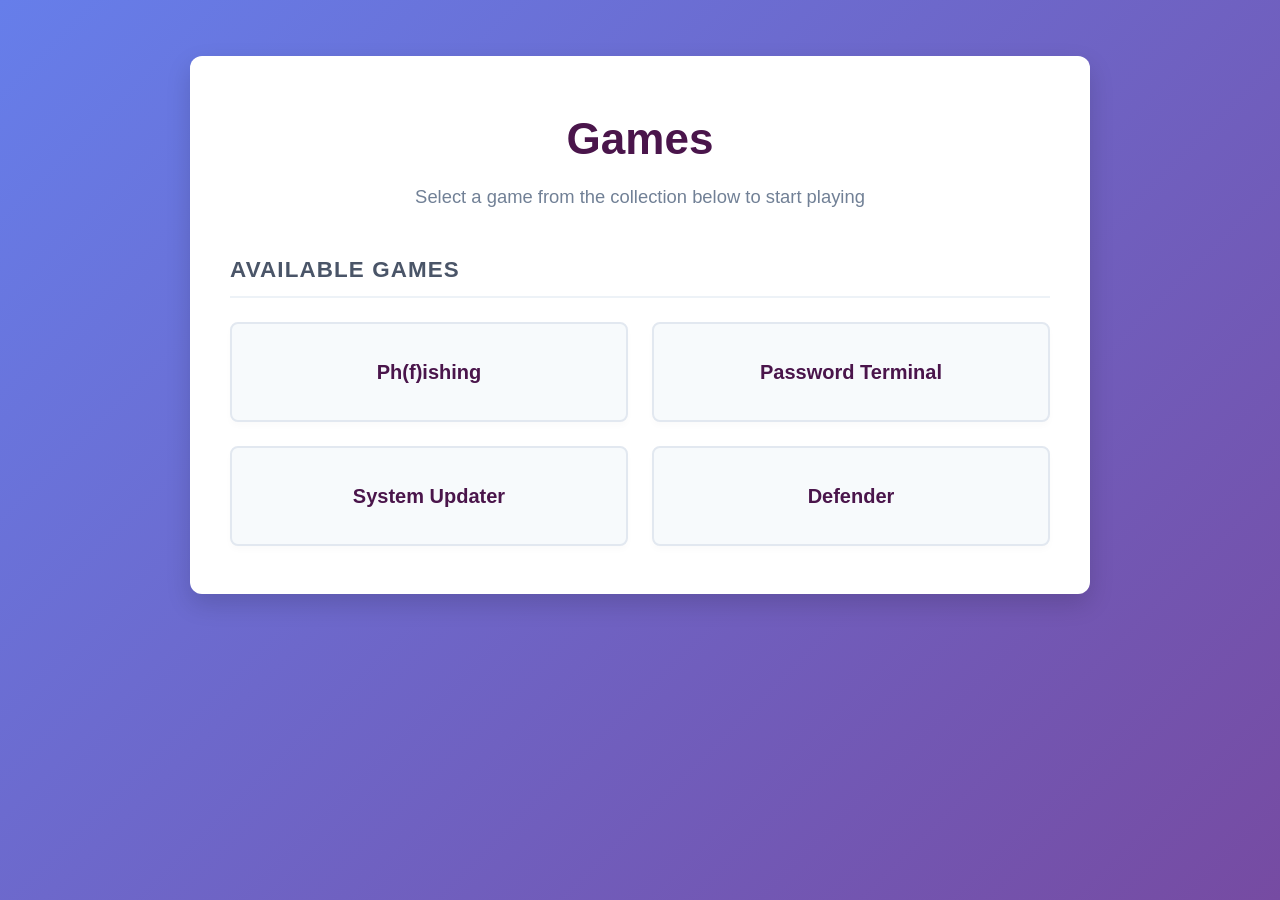
==== index.html @ 3ad1a425 "Refactor index.html structure and classes" ====
<!DOCTYPE html>
<html lang="en">
<head>
    <meta charset="UTF-8">
    <meta name="viewport" content="width=device-width, initial-scale=1.0">
    <title>Neon City Hub</title>
    <link rel="stylesheet" href="home.css">
</head>
<body class="home-body">

    <div class="home-container">
        <h1 class="home-title">Games</h1>
        <p class="home-subtitle">Select a game from the collection below to start playing</p>
        
        <h2 class="home-section-title">Available Games</h2>
        <ul class="home-game-list">
            <li><a class="home-game-card" href="Connor_game.html">Ph(f)ishing</a></li>
            <li><a class="home-game-card" href="EIshaan's_Game.html">Password Terminal</a></li>
            <li><a class="home-game-card" href="willsgame.html">System Updater</a></li>
            <li><a class="home-game-card" href="younesGame.html">Defender</a></li>
        </ul>
    </div>

</body>
</html>
---- home.css ----
/* --- Reset & Base Styles (Scoped to Home Only) --- */
.home-body * {
    margin: 0;
    padding: 0;
    box-sizing: border-box;
}

.home-body {
    font-family: -apple-system, BlinkMacSystemFont, "Segoe UI", Roboto, Helvetica, Arial, sans-serif;
    line-height: 1.6;
    color: #2d3748;
    background: linear-gradient(135deg, #667eea 0%, #764ba2 100%);
    background-attachment: fixed;
    padding: 3rem 1rem;
}

/* --- Layout Container --- */
.home-container {
    max-width: 900px;
    margin: 0 auto;
    background: #ffffff;
    padding: 3rem 2.5rem;
    border-radius: 12px;
    box-shadow: 0 10px 25px rgba(0, 0, 0, 0.15);
}

/* --- Typography --- */
.home-title {
    font-size: 2.75rem;
    color: #4a154b;
    margin-bottom: 0.5rem;
    font-weight: 800;
    text-align: center;
}

.home-subtitle {
    color: #718096;
    margin-bottom: 2.5rem;
    font-size: 1.15rem;
    text-align: center;
}

.home-section-title {
    font-size: 1.4rem;
    color: #4a5568;
    margin-bottom: 1.5rem;
    text-transform: uppercase;
    letter-spacing: 0.05em;
    border-bottom: 2px solid #edf2f7;
    padding-bottom: 0.5rem;
}

/* --- Game Cards Grid --- */
.home-game-list {
    list-style: none;
    display: grid;
    grid-template-columns: repeat(auto-fit, minmax(300px, 1fr));
    gap: 1.5rem;
}

/* --- Card Design --- */
.home-game-card {
    display: block;
    padding: 2rem 1.5rem;
    background-color: #f7fafc;
    color: #4a154b;
    text-decoration: none;
    font-weight: 700;
    font-size: 1.25rem;
    border-radius: 8px;
    border: 2px solid #e2e8f0;
    text-align: center;
    box-shadow: 0 4px 6px rgba(0, 0, 0, 0.02);
}

/* --- Static Hover States --- */
.home-game-card:hover {
    background-color: #4a154b;
    color: #ffffff;
    border-color: #4a154b;
    box-shadow: 0 6px 12px rgba(0, 0, 0, 0.1);
}

.home-game-card:active {
    background-color: #310f32;
    border-color: #310f32;
}
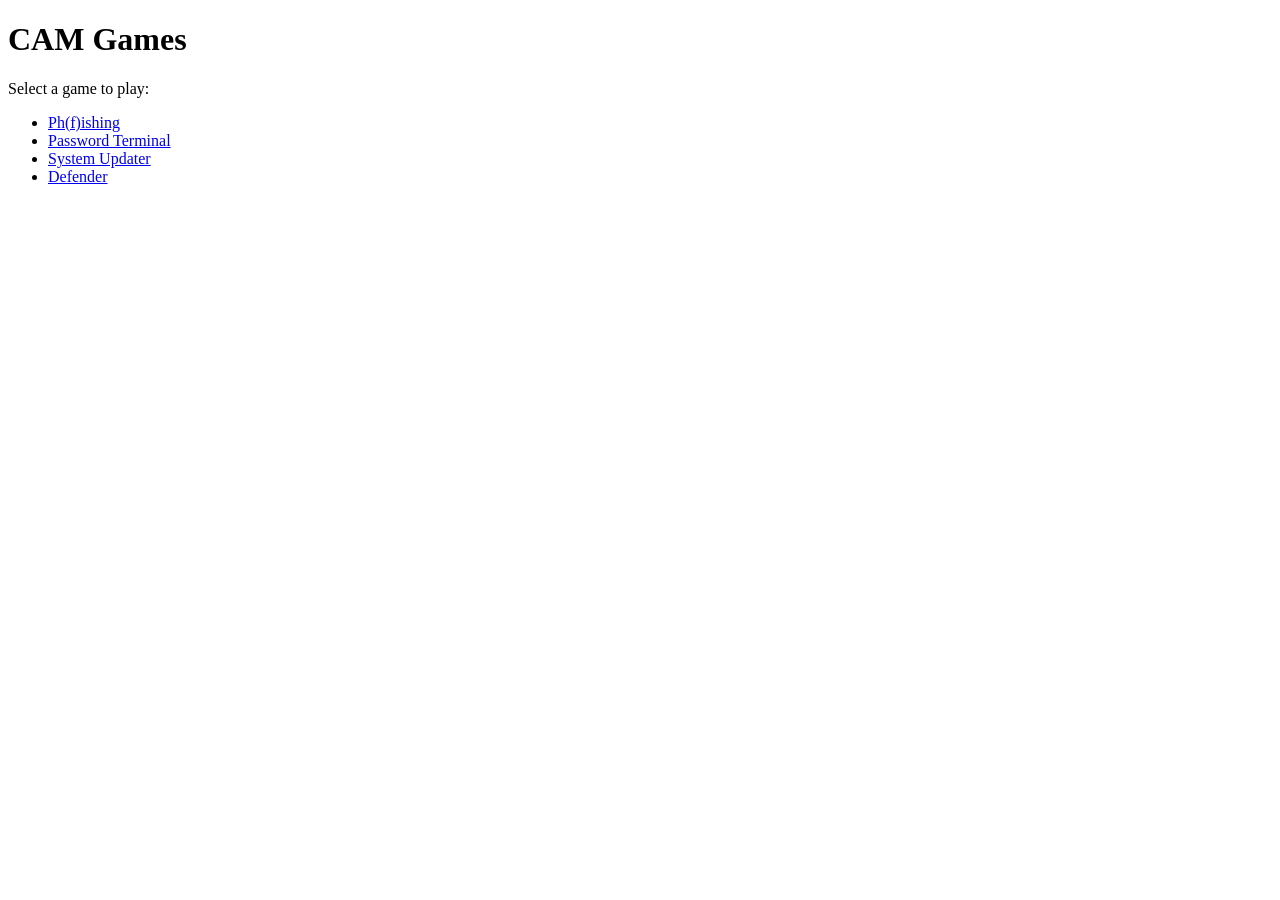
==== commit e6583e6f: "Update index.html" ====
--- a/index.html
+++ b/index.html
@@ -3,23 +3,24 @@
 <head>
     <meta charset="UTF-8">
     <meta name="viewport" content="width=device-width, initial-scale=1.0">
-    <title>Neon City Hub</title>
-    <link rel="stylesheet" href="home.css">
+    <title>CAM Games Hub</title>
+    <link rel="stylesheet" href="style.css">
 </head>
-<body class="home-body">
-
-    <div class="home-container">
-        <h1 class="home-title">Games</h1>
-        <p class="home-subtitle">Select a game from the collection below to start playing</p>
-        
-        <h2 class="home-section-title">Available Games</h2>
-        <ul class="home-game-list">
-            <li><a class="home-game-card" href="Connor_game.html">Ph(f)ishing</a></li>
-            <li><a class="home-game-card" href="EIshaan's_Game.html">Password Terminal</a></li>
-            <li><a class="home-game-card" href="willsgame.html">System Updater</a></li>
-            <li><a class="home-game-card" href="younesGame.html">Defender</a></li>
-        </ul>
+<body>
+    <!-- Wrap everything in this class so it doesn't bleed into your games -->
+    <div class="home-page">
+        <div class="container">
+            <h1>CAM Games</h1>
+            <p>Select a game to play:</p>
+            
+            <ul>
+                <!-- Add class="game-link" to your links -->
+                <li><a class="game-link" href="Connor_game.html">Ph(f)ishing</a></li>
+                <li><a class="game-link" href="EIshaan's_Game.html">Password Terminal</a></li>
+                <li><a class="game-link" href="willsgame.html">System Updater</a></li>
+                <li><a class="game-link" href="younesGame.html">Defender</a></li>
+            </ul>
+        </div>
     </div>
-
 </body>
 </html>
--- a/style.css
+++ b/style.css
@@ -0,0 +1,248 @@
+:root {
+    --bg-color: #0a0a12;
+    --panel-bg: #121225;
+    --neon-blue: #00f0ff;
+    --neon-pink: #ff0055;
+    --neon-green: #39ff14;
+    --text-main: #e0e0ff;
+    --text-dim: #7070a0;
+}
+
+/* Scoped Scifi Game Layout Fixes */
+.younes-body * {
+    box-sizing: border-box;
+    margin: 0;
+    padding: 0;
+}
+
+.younes-body {
+    background-color: var(--bg-color);
+    color: var(--text-main);
+    font-family: 'Courier New', Courier, monospace;
+    display: flex;
+    flex-direction: column;
+    height: 100vh;
+    overflow: hidden;
+    padding: 20px;
+}
+
+/* top dashboard */
+.younes-header {
+    display: flex;
+    justify-content: space-between;
+    align-items: center;
+    padding: 15px 20px;
+    background: var(--panel-bg);
+    border: 1px solid var(--neon-blue);
+    box-shadow: 0 0 10px rgba(0, 240, 255, 0.2);
+    margin-bottom: 20px;
+}
+
+.younes-body .hud-title {
+    color: var(--neon-blue);
+    font-weight: bold;
+    letter-spacing: 2px;
+}
+
+.younes-body .hud-status {
+    display: flex;
+    gap: 30px;
+}
+
+.younes-body .status-item span {
+    color: var(--text-dim);
+    font-size: 0.8rem;
+    display: block;
+}
+
+.younes-body .status-item div {
+    font-size: 1.5rem;
+    font-weight: bold;
+}
+
+.younes-body .timer-alert {
+    color: var(--neon-pink);
+    text-shadow: 0 0 5px var(--neon-pink);
+}
+
+.younes-body .shield-good {
+    color: var(--neon-green);
+    text-shadow: 0 0 5px var(--neon-green);
+}
+
+/* main game layout */
+.younes-main {
+    display: grid;
+    grid-template-columns: 1fr 320px;
+    gap: 20px;
+    flex-grow: 1;
+    min-height: 0;
+}
+
+/* feed */
+.younes-body .feed-container {
+    background: var(--panel-bg);
+    border: 1px solid rgba(0, 240, 255, 0.2);
+    padding: 20px;
+    display: flex;
+    flex-direction: column;
+    gap: 15px;
+    overflow-y: auto;
+}
+
+/* notifications */
+.younes-body .card {
+    background: rgba(255, 255, 255, 0.03);
+    border-left: 4px solid var(--text-dim);
+    padding: 15px;
+    display: flex;
+    justify-content: space-between;
+    align-items: center;
+    transition: all 0.2s ease;
+}
+
+/* state variants */
+.younes-body .card.real-update {
+    border-left-color: var(--neon-blue);
+}
+
+.younes-body .card.fake-ad {
+    border-left-color: var(--neon-pink);
+}
+
+.younes-body .card-info h3 {
+    font-size: 1rem;
+    margin-bottom: 5px;
+}
+
+.younes-body .card-info p {
+    font-size: 0.85rem;
+    color: var(--text-dim);
+}
+
+.younes-body .card-actions {
+    display: flex;
+    gap: 10px;
+}
+
+/* buttons */
+.younes-body button {
+    background: transparent;
+    border: 1px solid var(--text-dim);
+    color: var(--text-main);
+    padding: 8px 16px;
+    font-family: inherit;
+    cursor: pointer;
+    transition: all 0.2s ease;
+}
+
+.younes-body button:hover {
+    background: rgba(255, 255, 255, 0.1);
+}
+
+.younes-body button.btn-patch {
+    border-color: var(--neon-green);
+    color: var(--neon-green);
+}
+
+.younes-body button.btn-patch:hover {
+    background: rgba(57, 255, 20, 0.1);
+    box-shadow: 0 0 8px rgba(57, 255, 20, 0.3);
+}
+
+.younes-body button.btn-dismiss {
+    border-color: var(--neon-pink);
+    color: var(--neon-pink);
+}
+
+.younes-body button.btn-dismiss:hover {
+    background: rgba(255, 0, 85, 0.1);
+    box-shadow: 0 0 8px rgba(255, 0, 85, 0.3);
+}
+
+/* sidebar control panel */
+.younes-body .sidebar {
+    background: var(--panel-bg);
+    border: 1px solid rgba(0, 240, 255, 0.2);
+    padding: 20px;
+    display: flex;
+    flex-direction: column;
+    justify-content: space-between;
+}
+
+.younes-body .terminal-log {
+    font-size: 0.8rem;
+    color: var(--neon-blue);
+    opacity: 0.7;
+    line-height: 1.4;
+}
+
+.younes-body .system-specs {
+    border-top: 1px dashed rgba(0, 240, 255, 0.2);
+    padding-top: 15px;
+    font-size: 0.8rem;
+    color: var(--text-dim);
+}
+
+/* game states for mainjs */
+.younes-body .shield-warn {
+    color: #ffd400;
+    text-shadow: 0 0 5px #ffd400;
+}
+
+.younes-body .shield-bad {
+    color: var(--neon-pink);
+    text-shadow: 0 0 5px var(--neon-pink);
+}
+
+.younes-body .card.card-correct {
+    border-left-color: var(--neon-green);
+    background: rgba(57, 255, 20, 0.08);
+    opacity: 0.4;
+}
+
+.younes-body .card.card-wrong {
+    border-left-color: var(--neon-pink);
+    background: rgba(255, 0, 85, 0.1);
+    opacity: 0.4;
+}
+
+.younes-body button:disabled {
+    cursor: default;
+    opacity: 0.5;
+}
+
+.younes-body .log-good { color: var(--neon-green); }
+.younes-body .log-bad { color: var(--neon-pink); }
+
+.younes-body .overlay {
+    position: fixed;
+    inset: 0;
+    background: rgba(10, 10, 18, 0.88);
+    display: flex;
+    align-items: center;
+    justify-content: center;
+    z-index: 10;
+}
+
+.younes-body .overlay-box {
+    background: var(--panel-bg);
+    border: 1px solid var(--neon-blue);
+    box-shadow: 0 0 20px rgba(0, 240, 255, 0.3);
+    padding: 30px 40px;
+    max-width: 480px;
+    text-align: center;
+    display: flex;
+    flex-direction: column;
+    gap: 14px;
+}
+
+.younes-body .overlay-box h2 {
+    color: var(--neon-blue);
+    letter-spacing: 3px;
+}
+
+.younes-body .overlay-box p {
+    color: var(--text-main);
+    line-height: 1.4;
+}
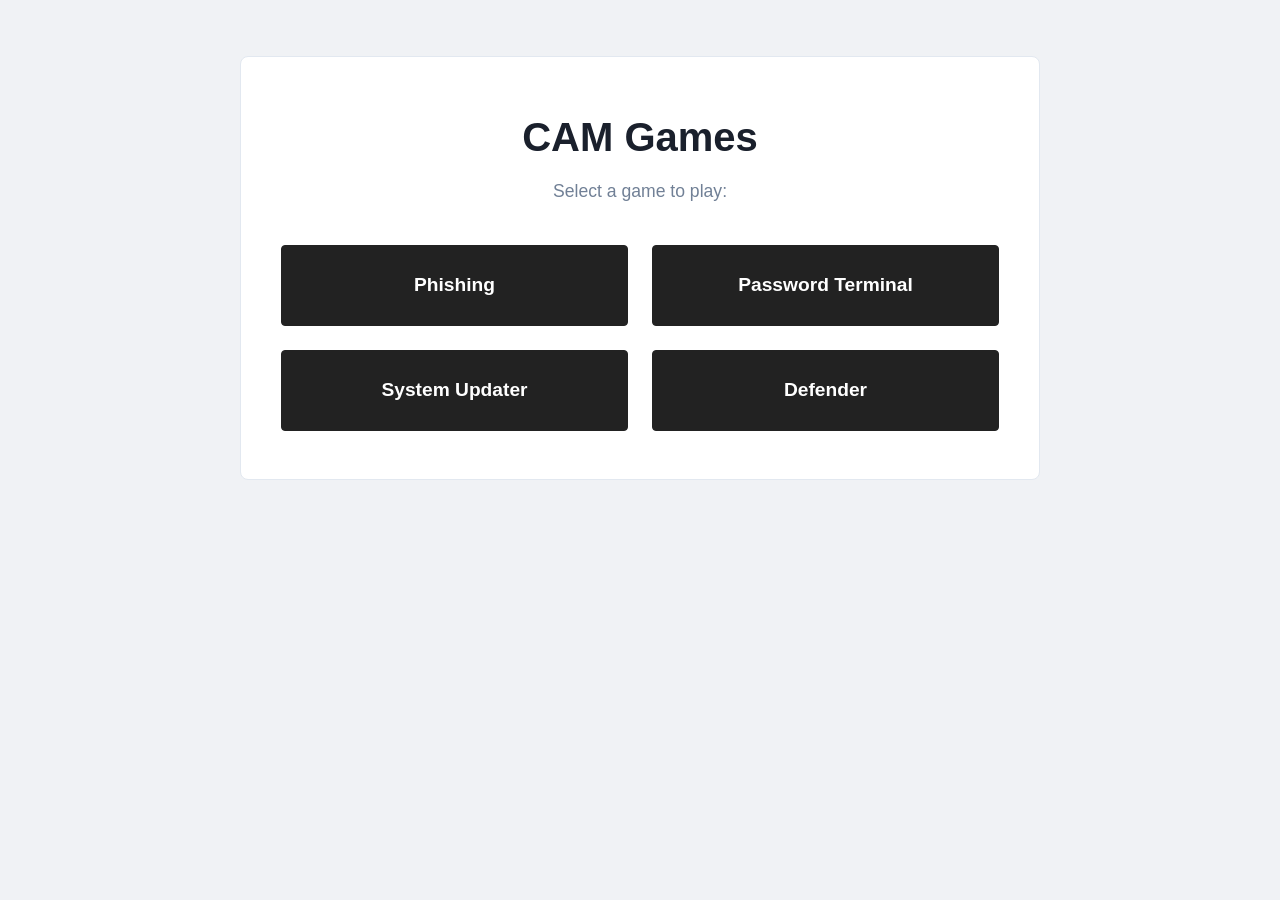
==== commit b4d3fcd1: "Update index.html" ====
--- a/index.html
+++ b/index.html
@@ -6,21 +6,19 @@
     <title>CAM Games Hub</title>
     <link rel="stylesheet" href="style.css">
 </head>
-<body>
-    <!-- Wrap everything in this class so it doesn't bleed into your games -->
-    <div class="home-page">
-        <div class="container">
-            <h1>CAM Games</h1>
-            <p>Select a game to play:</p>
-            
-            <ul>
-                <!-- Add class="game-link" to your links -->
-                <li><a class="game-link" href="Connor_game.html">Ph(f)ishing</a></li>
-                <li><a class="game-link" href="EIshaan's_Game.html">Password Terminal</a></li>
-                <li><a class="game-link" href="willsgame.html">System Updater</a></li>
-                <li><a class="game-link" href="younesGame.html">Defender</a></li>
-            </ul>
-        </div>
+<body class="home-body">
+
+    <div class="home-container">
+        <h1 class="home-title">CAM Games</h1>
+        <p class="home-subtitle">Select a game to play:</p>
+        
+        <ul class="home-game-list">
+            <li><a class="home-game-card" href="Connor_game.html">Phishing</a></li>
+            <li><a class="home-game-card" href="EIshaan's_Game.html">Password Terminal</a></li>
+            <li><a class="home-game-card" href="willsgame.html">System Updater</a></li>
+            <li><a class="home-game-card" href="younesGame.html">Defender</a></li>
+        </ul>
     </div>
+
 </body>
 </html>
--- a/style.css
+++ b/style.css
@@ -1,248 +1,74 @@
-:root {
-    --bg-color: #0a0a12;
-    --panel-bg: #121225;
-    --neon-blue: #00f0ff;
-    --neon-pink: #ff0055;
-    --neon-green: #39ff14;
-    --text-main: #e0e0ff;
-    --text-dim: #7070a0;
+/* Scoped base reset rules to avoid breaking separate game engines */
+.home-body * {
+    margin: 0;
+    padding: 0;
+    box-sizing: border-box;
 }
 
-/* Scoped Scifi Game Layout Fixes */
-.younes-body * {
-    box-sizing: border-box;
-    margin: 0;
-    padding: 0;
+.home-body {
+    font-family: -apple-system, BlinkMacSystemFont, "Segoe UI", Roboto, Helvetica, Arial, sans-serif;
+    line-height: 1.6;
+    color: #2d3748;
+    background: #f0f2f5;
+    padding: 3rem 1rem;
 }
 
-.younes-body {
-    background-color: var(--bg-color);
-    color: var(--text-main);
-    font-family: 'Courier New', Courier, monospace;
-    display: flex;
-    flex-direction: column;
-    height: 100vh;
-    overflow: hidden;
-    padding: 20px;
+/* Layout Content Frame */
+.home-container {
+    max-width: 800px;
+    margin: 0 auto;
+    background: #ffffff;
+    padding: 3rem 2.5rem;
+    border-radius: 8px;
+    border: 1px solid #e2e8f0;
 }
 
-/* top dashboard */
-.younes-header {
-    display: flex;
-    justify-content: space-between;
-    align-items: center;
-    padding: 15px 20px;
-    background: var(--panel-bg);
-    border: 1px solid var(--neon-blue);
-    box-shadow: 0 0 10px rgba(0, 240, 255, 0.2);
-    margin-bottom: 20px;
+/* Structural Header & Text Layouts */
+.home-title {
+    font-size: 2.5rem;
+    color: #1a202c;
+    margin-bottom: 0.5rem;
+    font-weight: 800;
+    text-align: center;
 }
 
-.younes-body .hud-title {
-    color: var(--neon-blue);
-    font-weight: bold;
-    letter-spacing: 2px;
+.home-subtitle {
+    color: #718096;
+    margin-bottom: 2.5rem;
+    font-size: 1.1rem;
+    text-align: center;
 }
 
-.younes-body .hud-status {
-    display: flex;
-    gap: 30px;
+/* Game Selection Links & Grid Formats */
+.home-game-list {
+    list-style: none;
+    display: grid;
+    grid-template-columns: repeat(auto-fit, minmax(250px, 1fr));
+    gap: 1.5rem;
 }
 
-.younes-body .status-item span {
-    color: var(--text-dim);
-    font-size: 0.8rem;
+/* Plain Static Layout Buttons */
+.home-game-card {
     display: block;
+    padding: 1.5rem;
+    background-color: #222222;
+    color: #ffffff;
+    text-decoration: none;
+    font-weight: 700;
+    font-size: 1.2rem;
+    border-radius: 4px;
+    border: 1px solid #222222;
+    text-align: center;
 }
 
-.younes-body .status-item div {
-    font-size: 1.5rem;
-    font-weight: bold;
+/* Instantaneous hover-states with zero animation frames */
+.home-game-card:hover,
+.home-game-card:focus {
+    background-color: #f0f0f0;
+    color: #222222;
+    border-color: #222222;
 }
 
-.younes-body .timer-alert {
-    color: var(--neon-pink);
-    text-shadow: 0 0 5px var(--neon-pink);
+.home-game-card:active {
+    background-color: #dddddd;
 }
-
-.younes-body .shield-good {
-    color: var(--neon-green);
-    text-shadow: 0 0 5px var(--neon-green);
-}
-
-/* main game layout */
-.younes-main {
-    display: grid;
-    grid-template-columns: 1fr 320px;
-    gap: 20px;
-    flex-grow: 1;
-    min-height: 0;
-}
-
-/* feed */
-.younes-body .feed-container {
-    background: var(--panel-bg);
-    border: 1px solid rgba(0, 240, 255, 0.2);
-    padding: 20px;
-    display: flex;
-    flex-direction: column;
-    gap: 15px;
-    overflow-y: auto;
-}
-
-/* notifications */
-.younes-body .card {
-    background: rgba(255, 255, 255, 0.03);
-    border-left: 4px solid var(--text-dim);
-    padding: 15px;
-    display: flex;
-    justify-content: space-between;
-    align-items: center;
-    transition: all 0.2s ease;
-}
-
-/* state variants */
-.younes-body .card.real-update {
-    border-left-color: var(--neon-blue);
-}
-
-.younes-body .card.fake-ad {
-    border-left-color: var(--neon-pink);
-}
-
-.younes-body .card-info h3 {
-    font-size: 1rem;
-    margin-bottom: 5px;
-}
-
-.younes-body .card-info p {
-    font-size: 0.85rem;
-    color: var(--text-dim);
-}
-
-.younes-body .card-actions {
-    display: flex;
-    gap: 10px;
-}
-
-/* buttons */
-.younes-body button {
-    background: transparent;
-    border: 1px solid var(--text-dim);
-    color: var(--text-main);
-    padding: 8px 16px;
-    font-family: inherit;
-    cursor: pointer;
-    transition: all 0.2s ease;
-}
-
-.younes-body button:hover {
-    background: rgba(255, 255, 255, 0.1);
-}
-
-.younes-body button.btn-patch {
-    border-color: var(--neon-green);
-    color: var(--neon-green);
-}
-
-.younes-body button.btn-patch:hover {
-    background: rgba(57, 255, 20, 0.1);
-    box-shadow: 0 0 8px rgba(57, 255, 20, 0.3);
-}
-
-.younes-body button.btn-dismiss {
-    border-color: var(--neon-pink);
-    color: var(--neon-pink);
-}
-
-.younes-body button.btn-dismiss:hover {
-    background: rgba(255, 0, 85, 0.1);
-    box-shadow: 0 0 8px rgba(255, 0, 85, 0.3);
-}
-
-/* sidebar control panel */
-.younes-body .sidebar {
-    background: var(--panel-bg);
-    border: 1px solid rgba(0, 240, 255, 0.2);
-    padding: 20px;
-    display: flex;
-    flex-direction: column;
-    justify-content: space-between;
-}
-
-.younes-body .terminal-log {
-    font-size: 0.8rem;
-    color: var(--neon-blue);
-    opacity: 0.7;
-    line-height: 1.4;
-}
-
-.younes-body .system-specs {
-    border-top: 1px dashed rgba(0, 240, 255, 0.2);
-    padding-top: 15px;
-    font-size: 0.8rem;
-    color: var(--text-dim);
-}
-
-/* game states for mainjs */
-.younes-body .shield-warn {
-    color: #ffd400;
-    text-shadow: 0 0 5px #ffd400;
-}
-
-.younes-body .shield-bad {
-    color: var(--neon-pink);
-    text-shadow: 0 0 5px var(--neon-pink);
-}
-
-.younes-body .card.card-correct {
-    border-left-color: var(--neon-green);
-    background: rgba(57, 255, 20, 0.08);
-    opacity: 0.4;
-}
-
-.younes-body .card.card-wrong {
-    border-left-color: var(--neon-pink);
-    background: rgba(255, 0, 85, 0.1);
-    opacity: 0.4;
-}
-
-.younes-body button:disabled {
-    cursor: default;
-    opacity: 0.5;
-}
-
-.younes-body .log-good { color: var(--neon-green); }
-.younes-body .log-bad { color: var(--neon-pink); }
-
-.younes-body .overlay {
-    position: fixed;
-    inset: 0;
-    background: rgba(10, 10, 18, 0.88);
-    display: flex;
-    align-items: center;
-    justify-content: center;
-    z-index: 10;
-}
-
-.younes-body .overlay-box {
-    background: var(--panel-bg);
-    border: 1px solid var(--neon-blue);
-    box-shadow: 0 0 20px rgba(0, 240, 255, 0.3);
-    padding: 30px 40px;
-    max-width: 480px;
-    text-align: center;
-    display: flex;
-    flex-direction: column;
-    gap: 14px;
-}
-
-.younes-body .overlay-box h2 {
-    color: var(--neon-blue);
-    letter-spacing: 3px;
-}
-
-.younes-body .overlay-box p {
-    color: var(--text-main);
-    line-height: 1.4;
-}
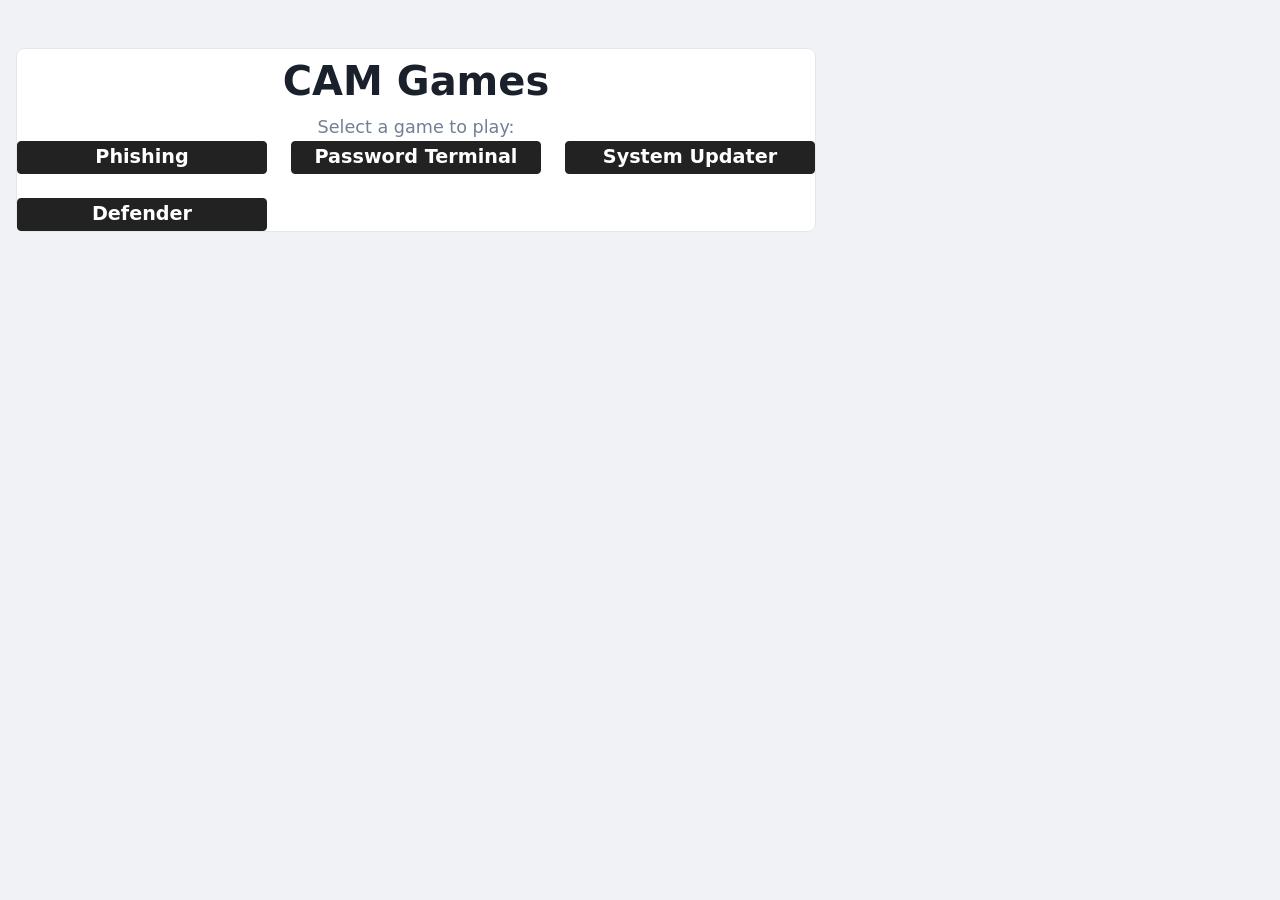
==== commit dcf823b5: "Enhance index.html with basic homepage styles Added basic styles for the homepage layout and design." ====
--- a/index.html
+++ b/index.html
@@ -4,9 +4,83 @@
     <meta charset="UTF-8">
     <meta name="viewport" content="width=device-width, initial-scale=1.0">
     <title>CAM Games Hub</title>
-    <link rel="stylesheet" href="style.css">
+    
+    <!-- Isolated Homepage Styles - No animations, completely basic -->
+    <style>
+        #homepage-hub-body {
+            font-family: system-ui, -apple-system, BlinkMacSystemFont, 'Segoe UI', Roboto, Helvetica, Arial, sans-serif;
+            line-height: 1.6;
+            color: #2d3748;
+            background: #f0f2f5;
+            padding: 3rem 1rem;
+            margin: 0;
+            box-sizing: border-box;
+        }
+
+        #homepage-hub-body * {
+            margin: 0;
+            padding: 0;
+            box-sizing: border-box;
+        }
+
+        .home-container {
+            max-width: 800px;
+            margin: 0 auto;
+            background: #ffffff;
+            padding: 3rem 2.5rem;
+            border-radius: 8px;
+            border: 1px solid #e2e8f0;
+        }
+
+        .home-title {
+            font-size: 2.5rem;
+            color: #1a202c;
+            margin-bottom: 0.5rem;
+            font-weight: 800;
+            text-align: center;
+        }
+
+        .home-subtitle {
+            color: #718096;
+            margin-bottom: 2.5rem;
+            font-size: 1.1rem;
+            text-align: center;
+        }
+
+        .home-game-list {
+            list-style: none;
+            display: grid;
+            grid-template-columns: repeat(auto-fit, minmax(250px, 1fr));
+            gap: 1.5rem;
+        }
+
+        .home-game-card {
+            display: block;
+            padding: 1.5rem;
+            background-color: #222222;
+            color: #ffffff;
+            text-decoration: none;
+            font-weight: 700;
+            font-size: 1.2rem;
+            border-radius: 4px;
+            border: 1px solid #222222;
+            text-align: center;
+        }
+
+        /* Instant instantaneous hover states - No animation delays */
+        .home-game-card:hover,
+        .home-game-card:focus {
+            background-color: #f0f0f0;
+            color: #222222;
+            border-color: #222222;
+        }
+
+        .home-game-card:active {
+            background-color: #dddddd;
+        }
+    </style>
 </head>
-<body class="home-body">
+<body id="homepage-hub-body">
 
     <div class="home-container">
         <h1 class="home-title">CAM Games</h1>
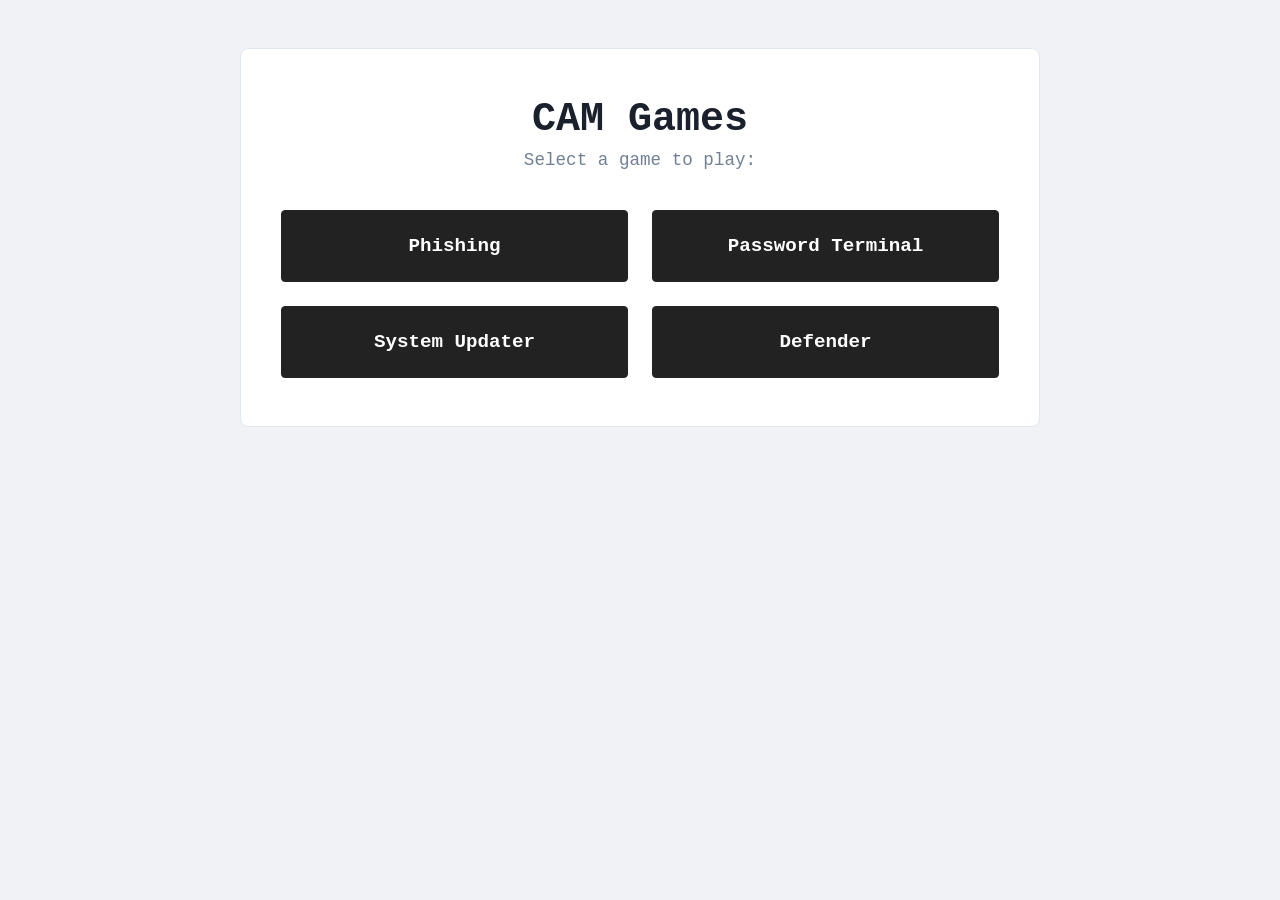
==== commit 4ff2921c: "Update index.html" ====
--- a/index.html
+++ b/index.html
@@ -4,83 +4,9 @@
     <meta charset="UTF-8">
     <meta name="viewport" content="width=device-width, initial-scale=1.0">
     <title>CAM Games Hub</title>
-    
-    <!-- Isolated Homepage Styles - No animations, completely basic -->
-    <style>
-        #homepage-hub-body {
-            font-family: system-ui, -apple-system, BlinkMacSystemFont, 'Segoe UI', Roboto, Helvetica, Arial, sans-serif;
-            line-height: 1.6;
-            color: #2d3748;
-            background: #f0f2f5;
-            padding: 3rem 1rem;
-            margin: 0;
-            box-sizing: border-box;
-        }
-
-        #homepage-hub-body * {
-            margin: 0;
-            padding: 0;
-            box-sizing: border-box;
-        }
-
-        .home-container {
-            max-width: 800px;
-            margin: 0 auto;
-            background: #ffffff;
-            padding: 3rem 2.5rem;
-            border-radius: 8px;
-            border: 1px solid #e2e8f0;
-        }
-
-        .home-title {
-            font-size: 2.5rem;
-            color: #1a202c;
-            margin-bottom: 0.5rem;
-            font-weight: 800;
-            text-align: center;
-        }
-
-        .home-subtitle {
-            color: #718096;
-            margin-bottom: 2.5rem;
-            font-size: 1.1rem;
-            text-align: center;
-        }
-
-        .home-game-list {
-            list-style: none;
-            display: grid;
-            grid-template-columns: repeat(auto-fit, minmax(250px, 1fr));
-            gap: 1.5rem;
-        }
-
-        .home-game-card {
-            display: block;
-            padding: 1.5rem;
-            background-color: #222222;
-            color: #ffffff;
-            text-decoration: none;
-            font-weight: 700;
-            font-size: 1.2rem;
-            border-radius: 4px;
-            border: 1px solid #222222;
-            text-align: center;
-        }
-
-        /* Instant instantaneous hover states - No animation delays */
-        .home-game-card:hover,
-        .home-game-card:focus {
-            background-color: #f0f0f0;
-            color: #222222;
-            border-color: #222222;
-        }
-
-        .home-game-card:active {
-            background-color: #dddddd;
-        }
-    </style>
+    <link rel="stylesheet" href="style.css">
 </head>
-<body id="homepage-hub-body">
+<body class="home-layout">
 
     <div class="home-container">
         <h1 class="home-title">CAM Games</h1>
--- a/style.css
+++ b/style.css
@@ -0,0 +1,307 @@
+:root {
+    --bg-color: #0a0a12;
+    --panel-bg: #121225;
+    --neon-blue: #00f0ff;
+    --neon-pink: #ff0055;
+    --neon-green: #39ff14;
+    --text-main: #e0e0ff;
+    --text-dim: #7070a0;
+}
+
+* {
+    box-sizing: border-box;
+    margin: 0;
+    padding: 0;
+}
+
+/* ==========================================
+   GAME STYLES
+   ========================================== */
+body {
+    background-color: var(--bg-color);
+    color: var(--text-main);
+    font-family: 'Courier New', Courier, monospace;
+    display: flex;
+    flex-direction: column;
+    height: 100vh;
+    overflow: hidden;
+    padding: 20px;
+}
+
+header {
+    display: flex;
+    justify-content: space-between;
+    align-items: center;
+    padding: 15px 20px;
+    background: var(--panel-bg);
+    border: 1px solid var(--neon-blue);
+    box-shadow: 0 0 10px rgba(0, 240, 255, 0.2);
+    margin-bottom: 20px;
+}
+
+.hud-title {
+    color: var(--neon-blue);
+    font-weight: bold;
+    letter-spacing: 2px;
+}
+
+.hud-status {
+    display: flex;
+    gap: 30px;
+}
+
+.status-item span {
+    color: var(--text-dim);
+    font-size: 0.8rem;
+    display: block;
+}
+
+.status-item div {
+    font-size: 1.5rem;
+    font-weight: bold;
+}
+
+.timer-alert {
+    color: var(--neon-pink);
+    text-shadow: 0 0 5px var(--neon-pink);
+}
+
+.shield-good {
+    color: var(--neon-green);
+    text-shadow: 0 0 5px var(--neon-green);
+}
+
+main {
+    display: grid;
+    grid-template-columns: 1fr 320px;
+    gap: 20px;
+    flex-grow: 1;
+    min-height: 0;
+}
+
+.feed-container {
+    background: var(--panel-bg);
+    border: 1px solid rgba(0, 240, 255, 0.2);
+    padding: 20px;
+    display: flex;
+    flex-direction: column;
+    gap: 15px;
+    overflow-y: auto;
+}
+
+.card {
+    background: rgba(255, 255, 255, 0.03);
+    border-left: 4px solid var(--text-dim);
+    padding: 15px;
+    display: flex;
+    justify-content: space-between;
+    align-items: center;
+    transition: all 0.2s ease;
+}
+
+.card.real-update {
+    border-left-color: var(--neon-blue);
+}
+
+.card.fake-ad {
+    border-left-color: var(--neon-pink);
+}
+
+.card-info h3 {
+    font-size: 1rem;
+    margin-bottom: 5px;
+}
+
+.card-info p {
+    font-size: 0.85rem;
+    color: var(--text-dim);
+}
+
+.card-actions {
+    display: flex;
+    gap: 10px;
+}
+
+button {
+    background: transparent;
+    border: 1px solid var(--text-dim);
+    color: var(--text-main);
+    padding: 8px 16px;
+    font-family: inherit;
+    cursor: pointer;
+    transition: all 0.2s ease;
+}
+
+button:hover {
+    background: rgba(255, 255, 255, 0.1);
+}
+
+button.btn-patch {
+    border-color: var(--neon-green);
+    color: var(--neon-green);
+}
+
+button.btn-patch:hover {
+    background: rgba(57, 255, 20, 0.1);
+    box-shadow: 0 0 8px rgba(57, 255, 20, 0.3);
+}
+
+button.btn-dismiss {
+    border-color: var(--neon-pink);
+    color: var(--neon-pink);
+}
+
+button.btn-dismiss:hover {
+    background: rgba(255, 0, 85, 0.1);
+    box-shadow: 0 0 8px rgba(255, 0, 85, 0.3);
+}
+
+.sidebar {
+    background: var(--panel-bg);
+    border: 1px solid rgba(0, 240, 255, 0.2);
+    padding: 20px;
+    display: flex;
+    flex-direction: column;
+    justify-content: space-between;
+}
+
+.terminal-log {
+    font-size: 0.8rem;
+    color: var(--neon-blue);
+    opacity: 0.7;
+    line-height: 1.4;
+}
+
+.system-specs {
+    border-top: 1px dashed rgba(0, 240, 255, 0.2);
+    padding-top: 15px;
+    font-size: 0.8rem;
+    color: var(--text-dim);
+}
+
+.shield-warn {
+    color: #ffd400;
+    text-shadow: 0 0 5px #ffd400;
+}
+
+.shield-bad {
+    color: var(--neon-pink);
+    text-shadow: 0 0 5px var(--neon-pink);
+}
+
+.card.card-correct {
+    border-left-color: var(--neon-green);
+    background: rgba(57, 255, 20, 0.08);
+    opacity: 0.4;
+}
+
+.card.card-wrong {
+    border-left-color: var(--neon-pink);
+    background: rgba(255, 0, 85, 0.1);
+    opacity: 0.4;
+}
+
+button:disabled {
+    cursor: default;
+    opacity: 0.5;
+}
+
+.log-good { color: var(--neon-green); }
+.log-bad { color: var(--neon-pink); }
+
+.overlay {
+    position: fixed;
+    inset: 0;
+    background: rgba(10, 10, 18, 0.88);
+    display: flex;
+    align-items: center;
+    justify-content: center;
+    z-index: 10;
+}
+
+.overlay-box {
+    background: var(--panel-bg);
+    border: 1px solid var(--neon-blue);
+    box-shadow: 0 0 20px rgba(0, 240, 255, 0.3);
+    padding: 30px 40px;
+    max-width: 480px;
+    text-align: center;
+    display: flex;
+    flex-direction: column;
+    gap: 14px;
+}
+
+.overlay-box h2 {
+    color: var(--neon-blue);
+    letter-spacing: 3px;
+}
+
+.overlay-box p {
+    color: var(--text-main);
+    line-height: 1.4;
+}
+
+/* ==========================================
+   HOMEPAGE SPECIFIC (Overrides default body layout)
+   ========================================== */
+.home-layout {
+    display: block;
+    height: auto;
+    overflow: auto;
+    background-color: #f0f2f5;
+    padding: 3rem 1rem;
+}
+
+.home-container {
+    max-width: 800px;
+    margin: 0 auto;
+    background: #ffffff;
+    padding: 3rem 2.5rem;
+    border-radius: 8px;
+    border: 1px solid #e2e8f0;
+    color: #2d3748;
+}
+
+.home-title {
+    font-size: 2.5rem;
+    color: #1a202c;
+    margin-bottom: 0.5rem;
+    font-weight: 800;
+    text-align: center;
+}
+
+.home-subtitle {
+    color: #718096;
+    margin-bottom: 2.5rem;
+    font-size: 1.1rem;
+    text-align: center;
+}
+
+.home-game-list {
+    list-style: none;
+    display: grid;
+    grid-template-columns: repeat(auto-fit, minmax(250px, 1fr));
+    gap: 1.5rem;
+}
+
+.home-game-card {
+    display: block;
+    padding: 1.5rem;
+    background-color: #222222;
+    color: #ffffff;
+    text-decoration: none;
+    font-weight: 700;
+    font-size: 1.2rem;
+    border-radius: 4px;
+    border: 1px solid #222222;
+    text-align: center;
+}
+
+.home-game-card:hover {
+    background-color: #f0f0f0;
+    color: #222222;
+}
+
+.home-game-card:active {
+    background-color: #dddddd;
+}
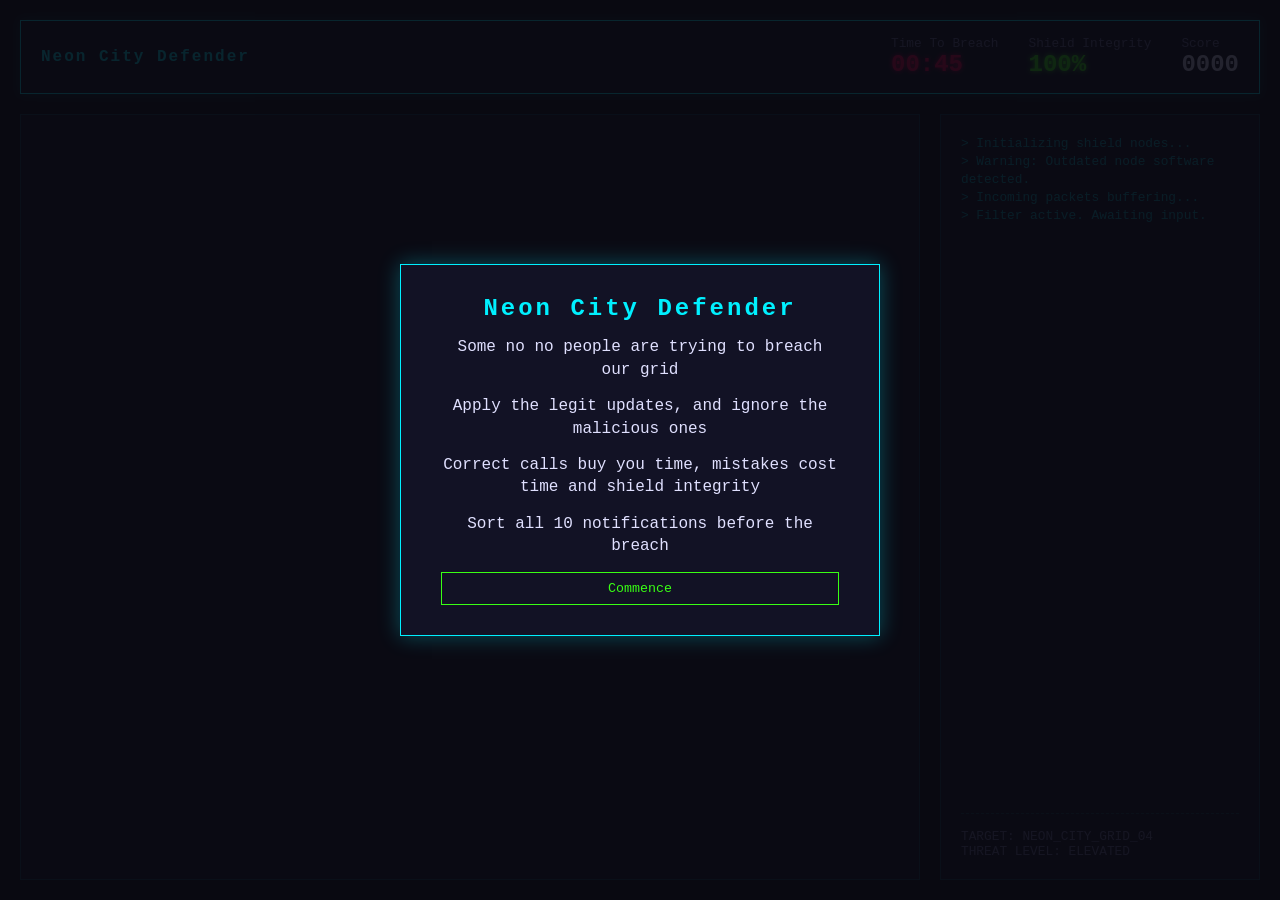
==== commit 13015061: "Add files via upload" ====
--- a/index.html
+++ b/index.html
@@ -3,22 +3,88 @@
 <head>
     <meta charset="UTF-8">
     <meta name="viewport" content="width=device-width, initial-scale=1.0">
-    <title>CAM Games Hub</title>
+    <title>Neon City Defender</title>
     <link rel="stylesheet" href="style.css">
 </head>
-<body class="home-layout">
+<body>
 
-    <div class="home-container">
-        <h1 class="home-title">CAM Games</h1>
-        <p class="home-subtitle">Select a game to play:</p>
-        
-        <ul class="home-game-list">
-            <li><a class="home-game-card" href="Connor_game.html">Phishing</a></li>
-            <li><a class="home-game-card" href="EIshaan's_Game.html">Password Terminal</a></li>
-            <li><a class="home-game-card" href="willsgame.html">System Updater</a></li>
-            <li><a class="home-game-card" href="younesGame.html">Defender</a></li>
-        </ul>
-    </div>
+    <!-- hud -->
+    <header>
+        <div class="hud-title">Neon City Defender</div>
+        <div class="hud-status">
+            <div class="status-item">
+                <span>Time To Breach</span>
+                <div class="timer-alert">00:45</div>
+            </div>
+            <div class="status-item">
+                <span>Shield Integrity</span>
+                <div class="shield-good">80%</div>
+            </div>
+            <div class="status-item">
+                <span>Score</span>
+                <div>0240</div>
+            </div>
+        </div>
+    </header>
 
+    <!-- main game window -->
+    <main>
+        <!-- incoming notifs -->
+        <section class="feed-container">
+            
+            <!-- update -->
+            <div class="card real-update">
+                <div class="card-info">
+                    <h3>Kernel Patch v4.1.2</h3>
+                    <p>Source: Trusted Core Dev | Size: 45MB</p>
+                </div>
+                <div class="card-actions">
+                    <button class="btn-patch">APPLY PATCH</button>
+                    <button class="btn-dismiss">IGNORE</button>
+                </div>
+            </div>
+
+            <!-- fake popup -->
+            <div class="card fake-ad">
+                <div class="card-info">
+                    <h3>CRITICAL WARNING: RAM IS FULL!</h3>
+                    <p>Click to download more memory instantly.</p>
+                </div>
+                <div class="card-actions">
+                    <button class="btn-patch">APPLY PATCH</button>
+                    <button class="btn-dismiss">IGNORE</button>
+                </div>
+            </div>
+
+            <!-- unchecked card -->
+            <div class="card">
+                <div class="card-info">
+                    <h3>System Hotfix #099</h3>
+                    <p>Source: Unknown Server | Protocol: Insecure</p>
+                </div>
+                <div class="card-actions">
+                    <button class="btn-patch">APPLY PATCH</button>
+                    <button class="btn-dismiss">IGNORE</button>
+                </div>
+            </div>
+
+        </section>
+
+        <!-- sidebar -->
+        <aside class="sidebar">
+            <div class="terminal-log">
+                <p>> Initializing shield nodes...</p>
+                <p>> Warning: Outdated node software detected.</p>
+                <p>> Incoming packets buffering...</p>
+                <p>> Filter active. Awaiting input.</p>
+            </div>
+            <div class="system-specs">
+                <p>TARGET: NEON_CITY_GRID_04</p>
+                <p>THREAT LEVEL: CRITICAL</p>
+            </div>
+        </aside>
+    </main>
+
+    <script src="main.js"></script>
 </body>
 </html>
--- a/style.css
+++ b/style.css
@@ -14,9 +14,6 @@
     padding: 0;
 }
 
-/* ==========================================
-   GAME STYLES
-   ========================================== */
 body {
     background-color: var(--bg-color);
     color: var(--text-main);
@@ -28,6 +25,7 @@
     padding: 20px;
 }
 
+/* top dashboard */
 header {
     display: flex;
     justify-content: space-between;
@@ -71,6 +69,7 @@
     text-shadow: 0 0 5px var(--neon-green);
 }
 
+/* main game layout */
 main {
     display: grid;
     grid-template-columns: 1fr 320px;
@@ -79,6 +78,7 @@
     min-height: 0;
 }
 
+/* feed */
 .feed-container {
     background: var(--panel-bg);
     border: 1px solid rgba(0, 240, 255, 0.2);
@@ -89,6 +89,7 @@
     overflow-y: auto;
 }
 
+/* notifications */
 .card {
     background: rgba(255, 255, 255, 0.03);
     border-left: 4px solid var(--text-dim);
@@ -99,6 +100,7 @@
     transition: all 0.2s ease;
 }
 
+/* state variants */
 .card.real-update {
     border-left-color: var(--neon-blue);
 }
@@ -122,6 +124,7 @@
     gap: 10px;
 }
 
+/* buttons */
 button {
     background: transparent;
     border: 1px solid var(--text-dim);
@@ -156,6 +159,7 @@
     box-shadow: 0 0 8px rgba(255, 0, 85, 0.3);
 }
 
+/* sidebar control panel */
 .sidebar {
     background: var(--panel-bg);
     border: 1px solid rgba(0, 240, 255, 0.2);
@@ -179,6 +183,7 @@
     color: var(--text-dim);
 }
 
+/* game states for mainjs */
 .shield-warn {
     color: #ffd400;
     text-shadow: 0 0 5px #ffd400;
@@ -240,68 +245,3 @@
     color: var(--text-main);
     line-height: 1.4;
 }
-
-/* ==========================================
-   HOMEPAGE SPECIFIC (Overrides default body layout)
-   ========================================== */
-.home-layout {
-    display: block;
-    height: auto;
-    overflow: auto;
-    background-color: #f0f2f5;
-    padding: 3rem 1rem;
-}
-
-.home-container {
-    max-width: 800px;
-    margin: 0 auto;
-    background: #ffffff;
-    padding: 3rem 2.5rem;
-    border-radius: 8px;
-    border: 1px solid #e2e8f0;
-    color: #2d3748;
-}
-
-.home-title {
-    font-size: 2.5rem;
-    color: #1a202c;
-    margin-bottom: 0.5rem;
-    font-weight: 800;
-    text-align: center;
-}
-
-.home-subtitle {
-    color: #718096;
-    margin-bottom: 2.5rem;
-    font-size: 1.1rem;
-    text-align: center;
-}
-
-.home-game-list {
-    list-style: none;
-    display: grid;
-    grid-template-columns: repeat(auto-fit, minmax(250px, 1fr));
-    gap: 1.5rem;
-}
-
-.home-game-card {
-    display: block;
-    padding: 1.5rem;
-    background-color: #222222;
-    color: #ffffff;
-    text-decoration: none;
-    font-weight: 700;
-    font-size: 1.2rem;
-    border-radius: 4px;
-    border: 1px solid #222222;
-    text-align: center;
-}
-
-.home-game-card:hover {
-    background-color: #f0f0f0;
-    color: #222222;
-}
-
-.home-game-card:active {
-    background-color: #dddddd;
-}
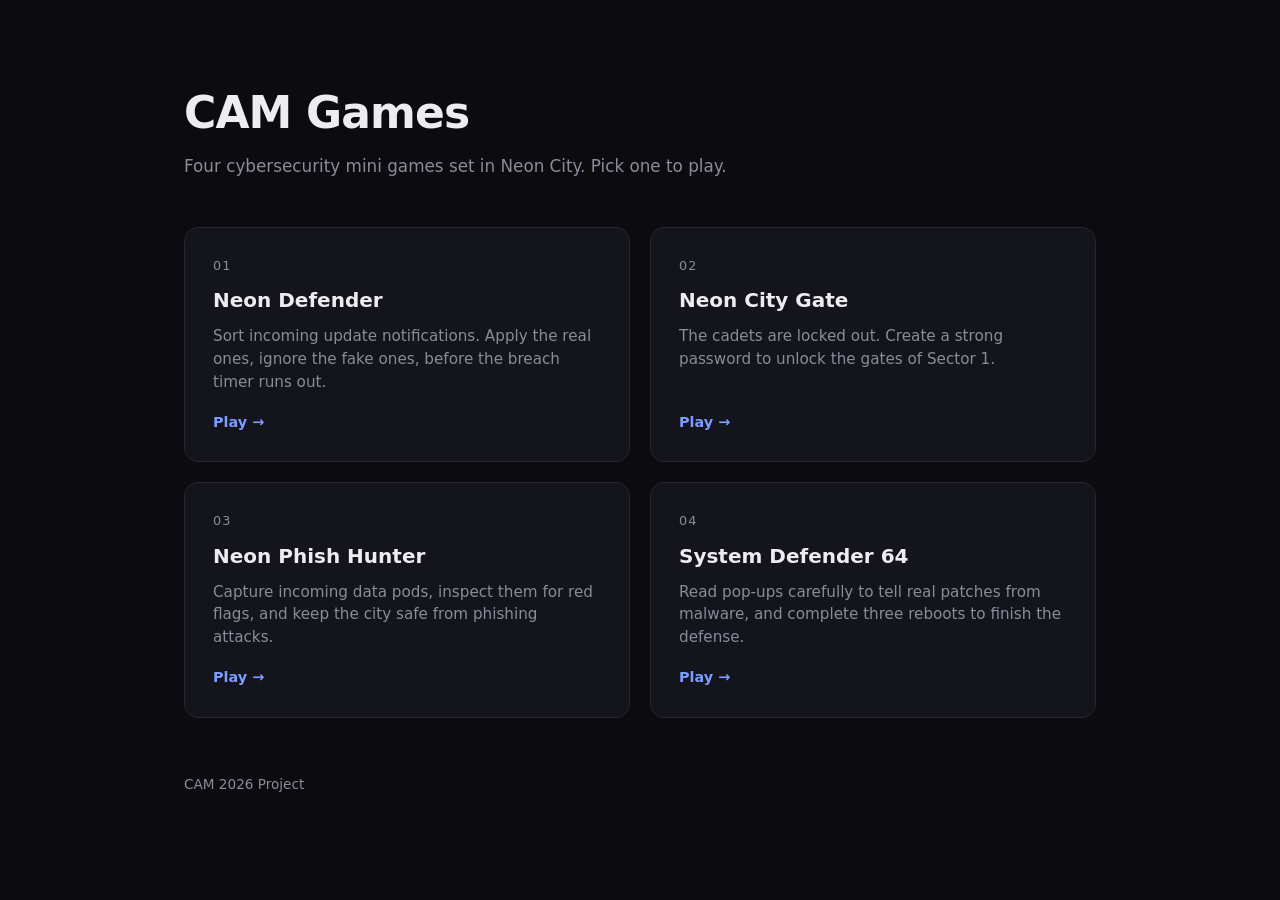
==== commit 7b5e1b13: "Add files via upload" ====
--- a/index.html
+++ b/index.html
@@ -1,90 +1,49 @@
-<!DOCTYPE html>
-<html lang="en">
-<head>
-    <meta charset="UTF-8">
-    <meta name="viewport" content="width=device-width, initial-scale=1.0">
-    <title>Neon City Defender</title>
-    <link rel="stylesheet" href="style.css">
-</head>
-<body>
-
-    <!-- hud -->
-    <header>
-        <div class="hud-title">Neon City Defender</div>
-        <div class="hud-status">
-            <div class="status-item">
-                <span>Time To Breach</span>
-                <div class="timer-alert">00:45</div>
-            </div>
-            <div class="status-item">
-                <span>Shield Integrity</span>
-                <div class="shield-good">80%</div>
-            </div>
-            <div class="status-item">
-                <span>Score</span>
-                <div>0240</div>
-            </div>
-        </div>
-    </header>
-
-    <!-- main game window -->
-    <main>
-        <!-- incoming notifs -->
-        <section class="feed-container">
-            
-            <!-- update -->
-            <div class="card real-update">
-                <div class="card-info">
-                    <h3>Kernel Patch v4.1.2</h3>
-                    <p>Source: Trusted Core Dev | Size: 45MB</p>
-                </div>
-                <div class="card-actions">
-                    <button class="btn-patch">APPLY PATCH</button>
-                    <button class="btn-dismiss">IGNORE</button>
-                </div>
-            </div>
-
-            <!-- fake popup -->
-            <div class="card fake-ad">
-                <div class="card-info">
-                    <h3>CRITICAL WARNING: RAM IS FULL!</h3>
-                    <p>Click to download more memory instantly.</p>
-                </div>
-                <div class="card-actions">
-                    <button class="btn-patch">APPLY PATCH</button>
-                    <button class="btn-dismiss">IGNORE</button>
-                </div>
-            </div>
-
-            <!-- unchecked card -->
-            <div class="card">
-                <div class="card-info">
-                    <h3>System Hotfix #099</h3>
-                    <p>Source: Unknown Server | Protocol: Insecure</p>
-                </div>
-                <div class="card-actions">
-                    <button class="btn-patch">APPLY PATCH</button>
-                    <button class="btn-dismiss">IGNORE</button>
-                </div>
-            </div>
-
-        </section>
-
-        <!-- sidebar -->
-        <aside class="sidebar">
-            <div class="terminal-log">
-                <p>> Initializing shield nodes...</p>
-                <p>> Warning: Outdated node software detected.</p>
-                <p>> Incoming packets buffering...</p>
-                <p>> Filter active. Awaiting input.</p>
-            </div>
-            <div class="system-specs">
-                <p>TARGET: NEON_CITY_GRID_04</p>
-                <p>THREAT LEVEL: CRITICAL</p>
-            </div>
-        </aside>
-    </main>
-
-    <script src="main.js"></script>
-</body>
-</html>
+<!DOCTYPE html>
+<html lang="en">
+<head>
+    <meta charset="UTF-8">
+    <meta name="viewport" content="width=device-width, initial-scale=1.0">
+    <title>CAM Games</title>
+    <link rel="stylesheet" href="home.css">
+</head>
+<body>
+    <div class="home-wrap">
+        <header class="home-header">
+            <h1>CAM Games</h1>
+            <p>Four cybersecurity mini games set in Neon City. Pick one to play.</p>
+        </header>
+
+        <main class="game-grid">
+            <a class="game-card" href="neon-defender.html">
+                <span class="num">01</span>
+                <h2>Neon Defender</h2>
+                <p>Sort incoming update notifications. Apply the real ones, ignore the fake ones, before the breach timer runs out.</p>
+                <span class="play">Play &rarr;</span>
+            </a>
+
+            <a class="game-card" href="EIshaan%27s_Game.html">
+                <span class="num">02</span>
+                <h2>Neon City Gate</h2>
+                <p>The cadets are locked out. Create a strong password to unlock the gates of Sector 1.</p>
+                <span class="play">Play &rarr;</span>
+            </a>
+
+            <a class="game-card" href="Connor_game.html">
+                <span class="num">03</span>
+                <h2>Neon Phish Hunter</h2>
+                <p>Capture incoming data pods, inspect them for red flags, and keep the city safe from phishing attacks.</p>
+                <span class="play">Play &rarr;</span>
+            </a>
+
+            <a class="game-card" href="willsgame.html">
+                <span class="num">04</span>
+                <h2>System Defender 64</h2>
+                <p>Read pop-ups carefully to tell real patches from malware, and complete three reboots to finish the defense.</p>
+                <span class="play">Play &rarr;</span>
+            </a>
+        </main>
+
+        <footer class="home-footer">CAM 2026 Project</footer>
+    </div>
+</body>
+</html>
--- a/home.css
+++ b/home.css
@@ -0,0 +1,106 @@
+/* Homepage styles (index.html). Separate from style.css, which belongs to the Neon Defender game. */
+:root {
+    --h-bg: #0b0b10;
+    --h-card: #14141c;
+    --h-border: #26262f;
+    --h-text: #ececf1;
+    --h-dim: #8b8b9a;
+    --h-accent: #7c9cff;
+}
+
+*, *::before, *::after { box-sizing: border-box; }
+
+html, body { margin: 0; padding: 0; }
+
+body {
+    background: var(--h-bg);
+    color: var(--h-text);
+    font-family: system-ui, -apple-system, "Segoe UI", Roboto, Helvetica, Arial, sans-serif;
+    line-height: 1.5;
+    min-height: 100vh;
+    -webkit-font-smoothing: antialiased;
+}
+
+.home-wrap {
+    max-width: 960px;
+    margin: 0 auto;
+    padding: 80px 24px 64px;
+}
+
+.home-header { margin-bottom: 48px; }
+
+.home-header h1 {
+    margin: 0 0 8px;
+    font-size: clamp(2rem, 5vw, 2.75rem);
+    font-weight: 700;
+    letter-spacing: -0.02em;
+}
+
+.home-header p {
+    margin: 0;
+    color: var(--h-dim);
+    font-size: 1.05rem;
+}
+
+.game-grid {
+    display: grid;
+    grid-template-columns: repeat(2, 1fr);
+    gap: 20px;
+}
+
+.game-card {
+    display: flex;
+    flex-direction: column;
+    gap: 10px;
+    padding: 28px;
+    background: var(--h-card);
+    border: 1px solid var(--h-border);
+    border-radius: 14px;
+    color: inherit;
+    text-decoration: none;
+    transition: transform 0.15s ease, border-color 0.15s ease;
+}
+
+.game-card:hover,
+.game-card:focus-visible {
+    transform: translateY(-3px);
+    border-color: var(--h-accent);
+    outline: none;
+}
+
+.game-card .num {
+    font-size: 0.8rem;
+    color: var(--h-dim);
+    letter-spacing: 0.08em;
+}
+
+.game-card h2 {
+    margin: 0;
+    font-size: 1.25rem;
+    font-weight: 600;
+}
+
+.game-card p {
+    margin: 0;
+    color: var(--h-dim);
+    font-size: 0.95rem;
+    flex-grow: 1;
+}
+
+.game-card .play {
+    margin-top: 8px;
+    color: var(--h-accent);
+    font-size: 0.9rem;
+    font-weight: 600;
+}
+
+.home-footer {
+    margin-top: 56px;
+    color: var(--h-dim);
+    font-size: 0.85rem;
+}
+
+@media (max-width: 640px) {
+    .home-wrap { padding: 48px 16px 40px; }
+    .game-grid { grid-template-columns: 1fr; }
+}
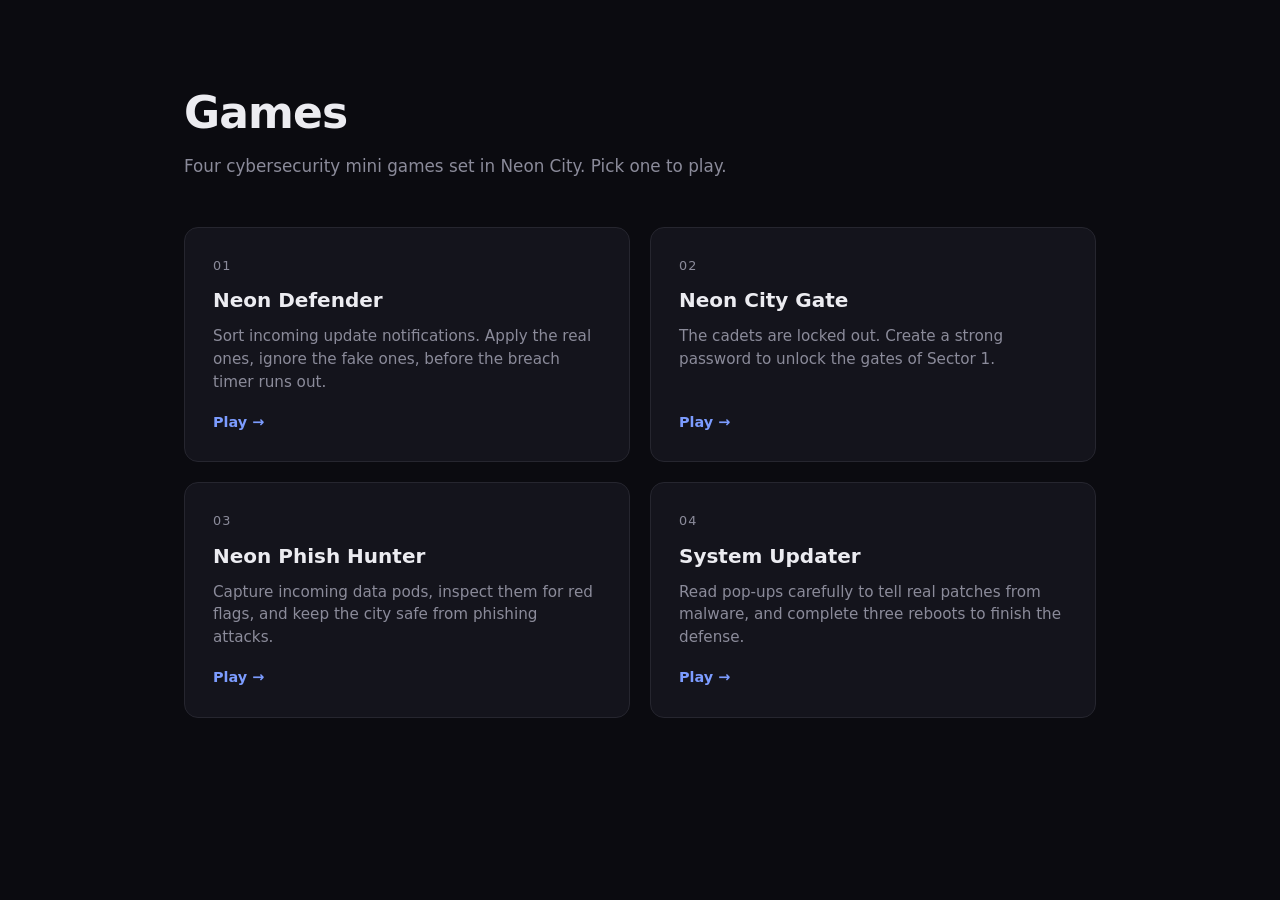
==== commit 7376d508: "Update index.html" ====
--- a/index.html
+++ b/index.html
@@ -3,13 +3,13 @@
 <head>
     <meta charset="UTF-8">
     <meta name="viewport" content="width=device-width, initial-scale=1.0">
-    <title>CAM Games</title>
+    <title>Neon City Hub</title>
     <link rel="stylesheet" href="home.css">
 </head>
 <body>
     <div class="home-wrap">
         <header class="home-header">
-            <h1>CAM Games</h1>
+            <h1>Games</h1>
             <p>Four cybersecurity mini games set in Neon City. Pick one to play.</p>
         </header>
 
@@ -37,13 +37,11 @@
 
             <a class="game-card" href="willsgame.html">
                 <span class="num">04</span>
-                <h2>System Defender 64</h2>
+                <h2>System Updater</h2>
                 <p>Read pop-ups carefully to tell real patches from malware, and complete three reboots to finish the defense.</p>
                 <span class="play">Play &rarr;</span>
             </a>
         </main>
-
-        <footer class="home-footer">CAM 2026 Project</footer>
     </div>
 </body>
 </html>
